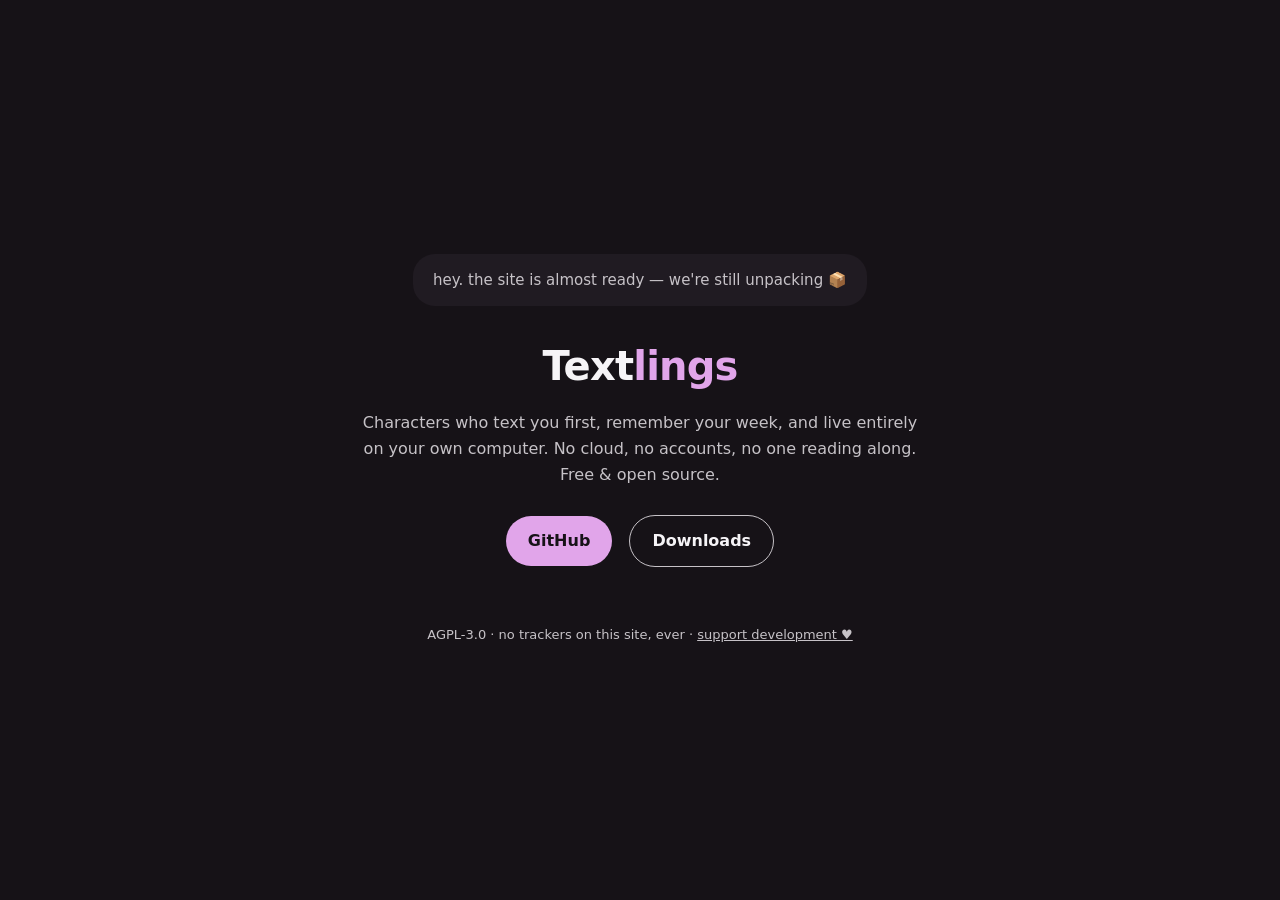
==== index.html @ 6d04e3e6 "scaffold: holding page, Pages/DNS deploy docs, design brief Static site for textlings.app on GitHub " ====
<!doctype html>
<html lang="en">
<head>
<meta charset="utf-8">
<meta name="viewport" content="width=device-width, initial-scale=1">
<title>Textlings — characters who text you back</title>
<meta name="description" content="An AI character texting app that runs entirely on your own computer or Raspberry Pi. Characters with memory, lives, and the nerve to text first. Free and open source.">
<style>
  :root {
    --bg: oklch(0.188 0.013 318);
    --bg-2: oklch(0.232 0.015 318);
    --text: oklch(0.97 0.004 320);
    --text-2: oklch(0.82 0.008 320);
    --accent: oklch(0.80 0.115 322);
  }
  * { box-sizing: border-box; margin: 0; }
  body {
    background: var(--bg); color: var(--text);
    font: 16px/1.6 system-ui, -apple-system, "Segoe UI", sans-serif;
    min-height: 100svh; display: grid; place-items: center; padding: 24px;
  }
  main { max-width: 560px; text-align: center; }
  .bubble {
    display: inline-block; background: var(--bg-2);
    padding: 14px 20px; border-radius: 22px; margin-bottom: 28px;
    color: var(--text-2); font-size: 15px;
  }
  h1 { font-size: 40px; letter-spacing: -0.02em; margin-bottom: 12px; }
  h1 span { color: var(--accent); }
  p { color: var(--text-2); margin-bottom: 28px; }
  a.btn {
    display: inline-block; background: var(--accent); color: var(--bg);
    text-decoration: none; font-weight: 600; padding: 12px 22px;
    border-radius: 999px; margin: 0 6px 10px;
  }
  a.ghost { background: transparent; color: var(--text); border: 1px solid var(--text-2); }
  footer { margin-top: 48px; font-size: 13px; color: var(--text-2); }
  footer a { color: var(--text-2); }
</style>
</head>
<body>
<main>
  <div class="bubble">hey. the site is almost ready — we're still unpacking 📦</div>
  <h1>Text<span>lings</span></h1>
  <p>Characters who text you first, remember your week, and live entirely
  on your own computer. No cloud, no accounts, no one reading along.
  Free &amp; open source.</p>
  <a class="btn" href="https://github.com/CZ140/textlings">GitHub</a>
  <a class="btn ghost" href="https://github.com/CZ140/textlings/releases">Downloads</a>
  <footer>AGPL-3.0 · no trackers on this site, ever ·
    <a href="https://github.com/sponsors/CZ140">support development ♥</a>
  </footer>
</main>
</body>
</html>
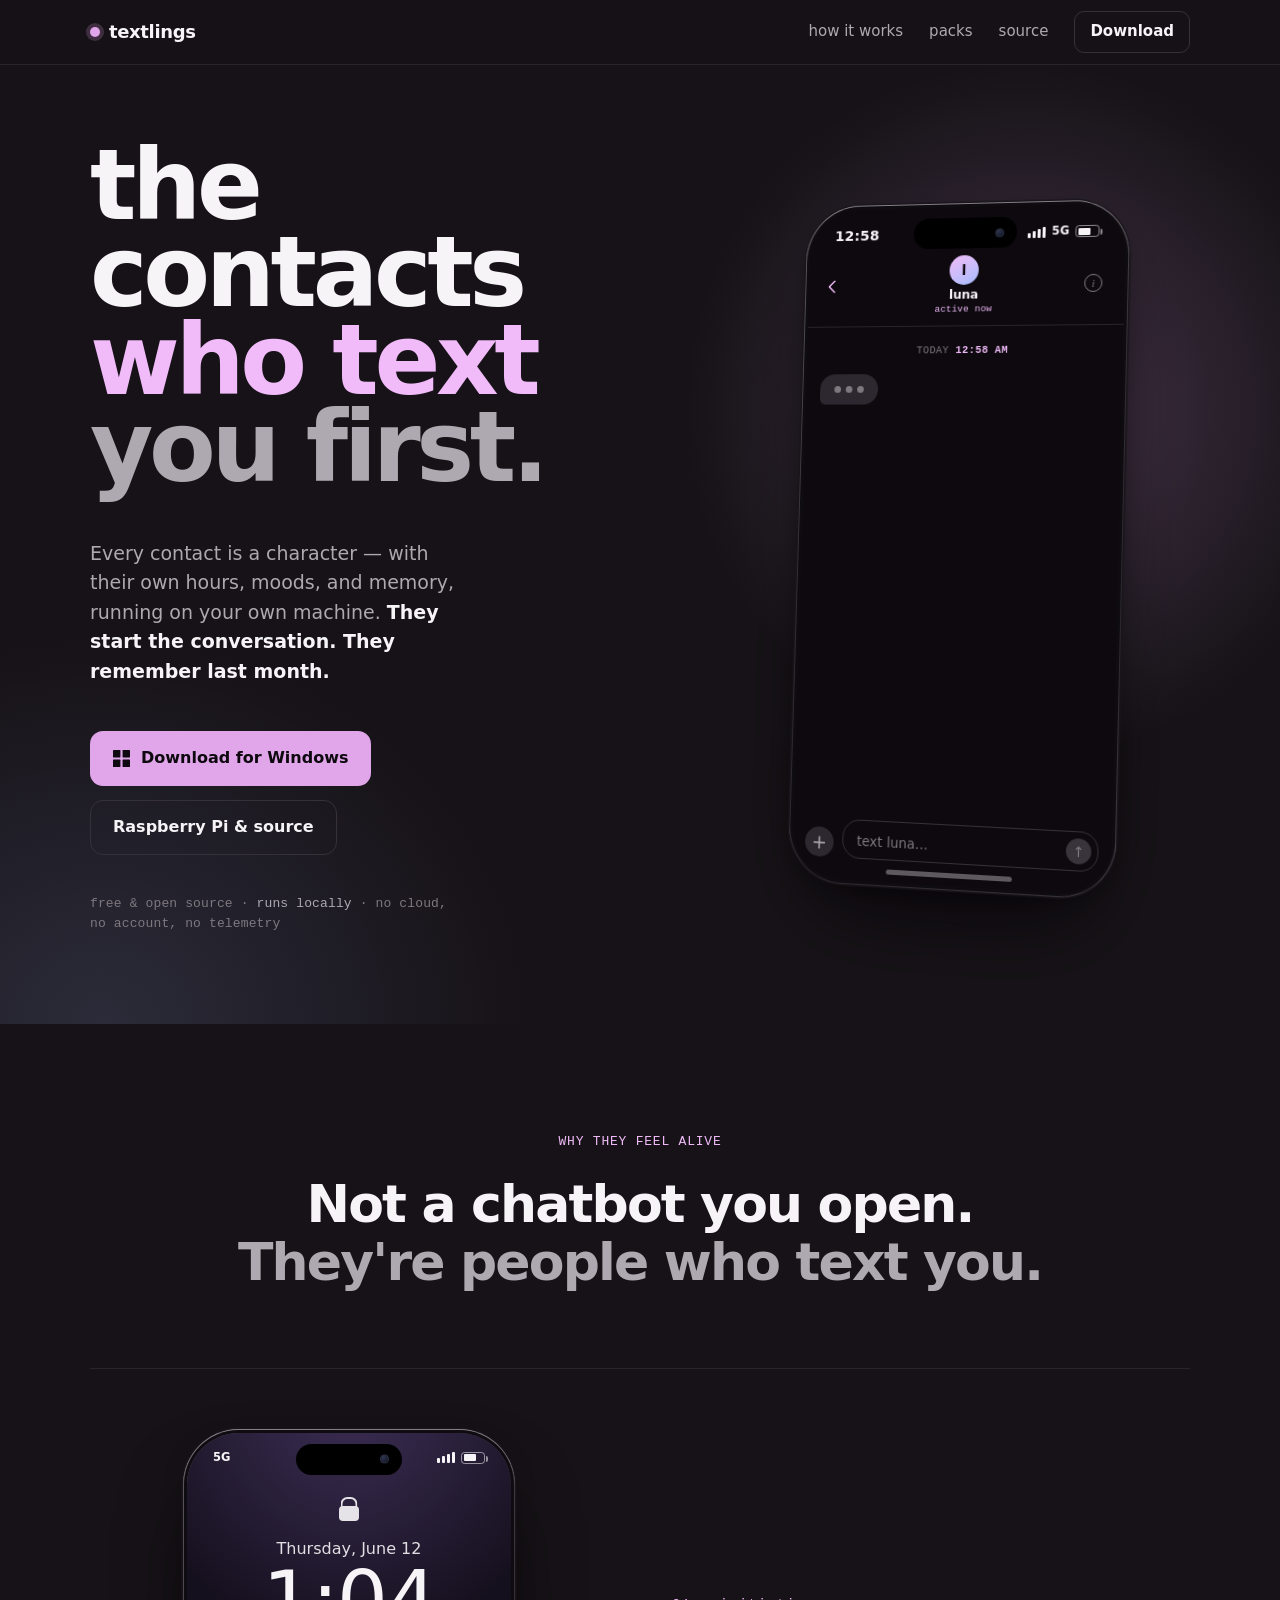
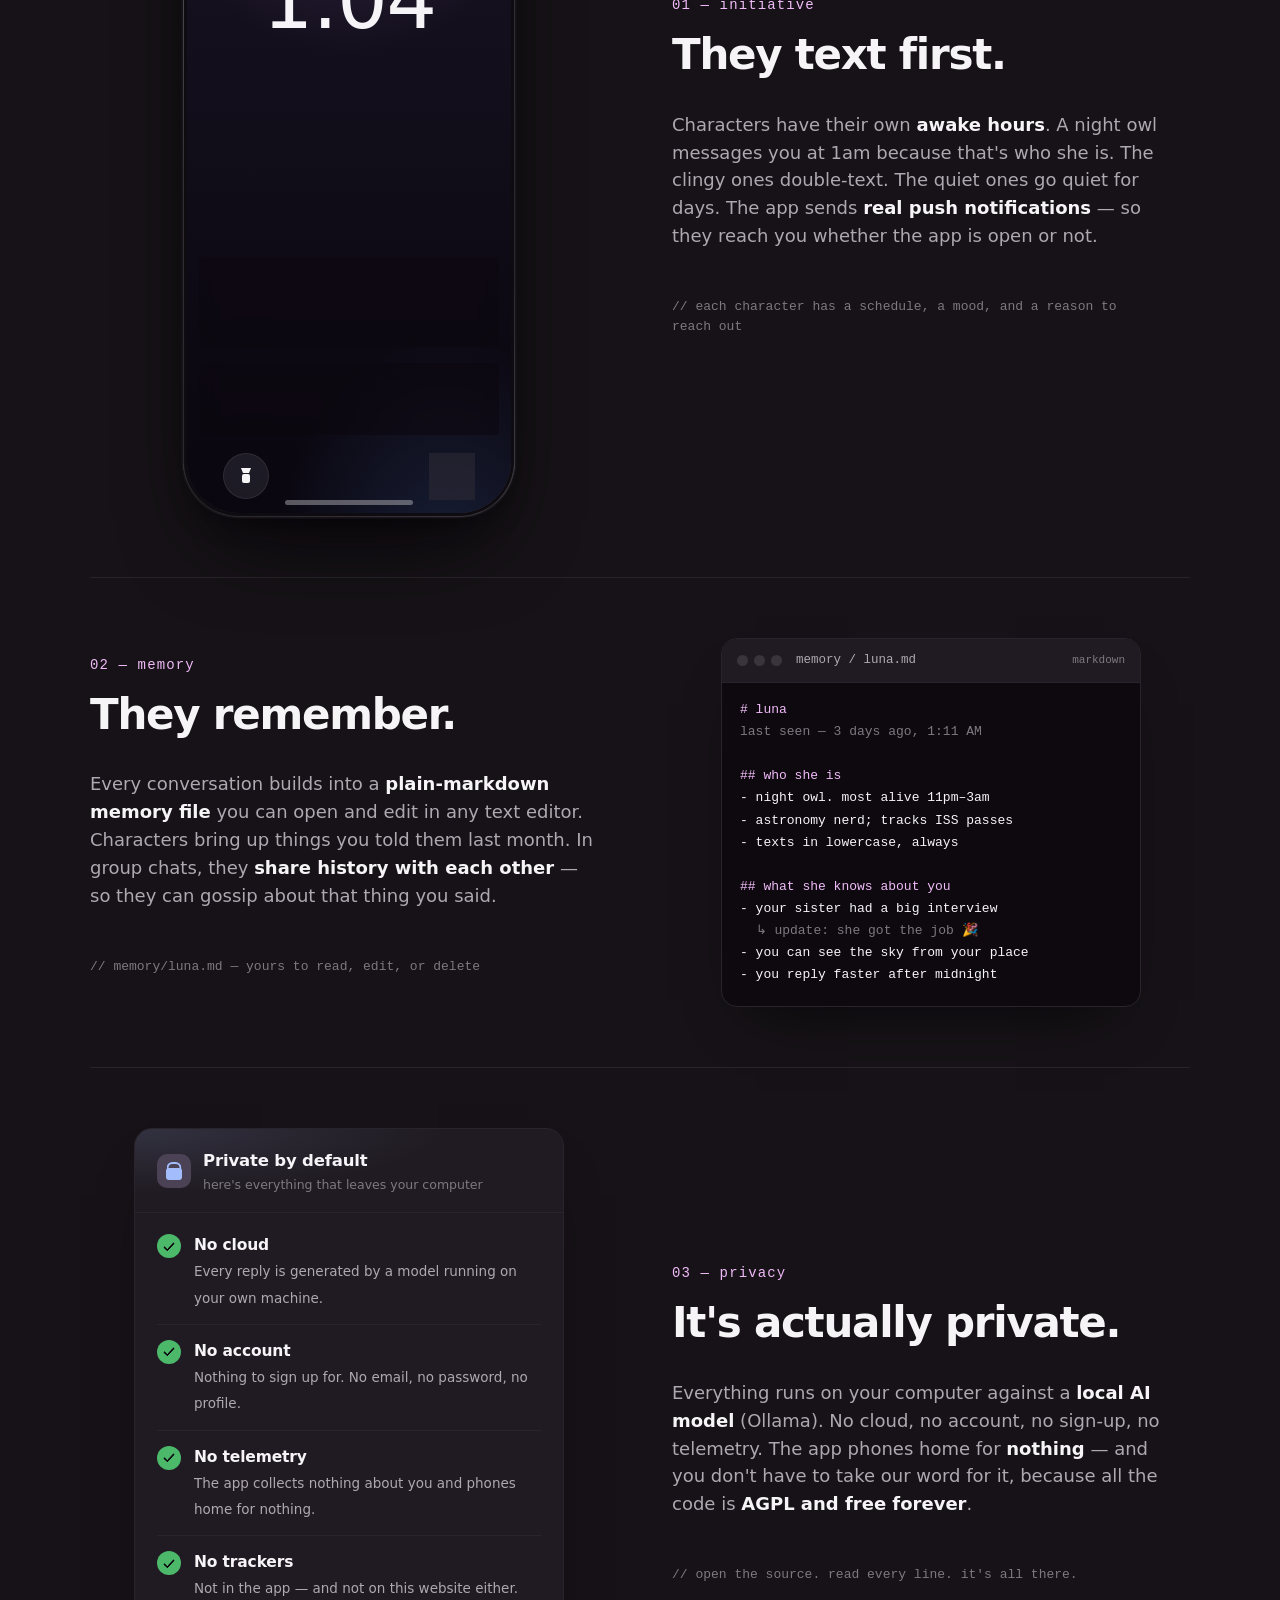
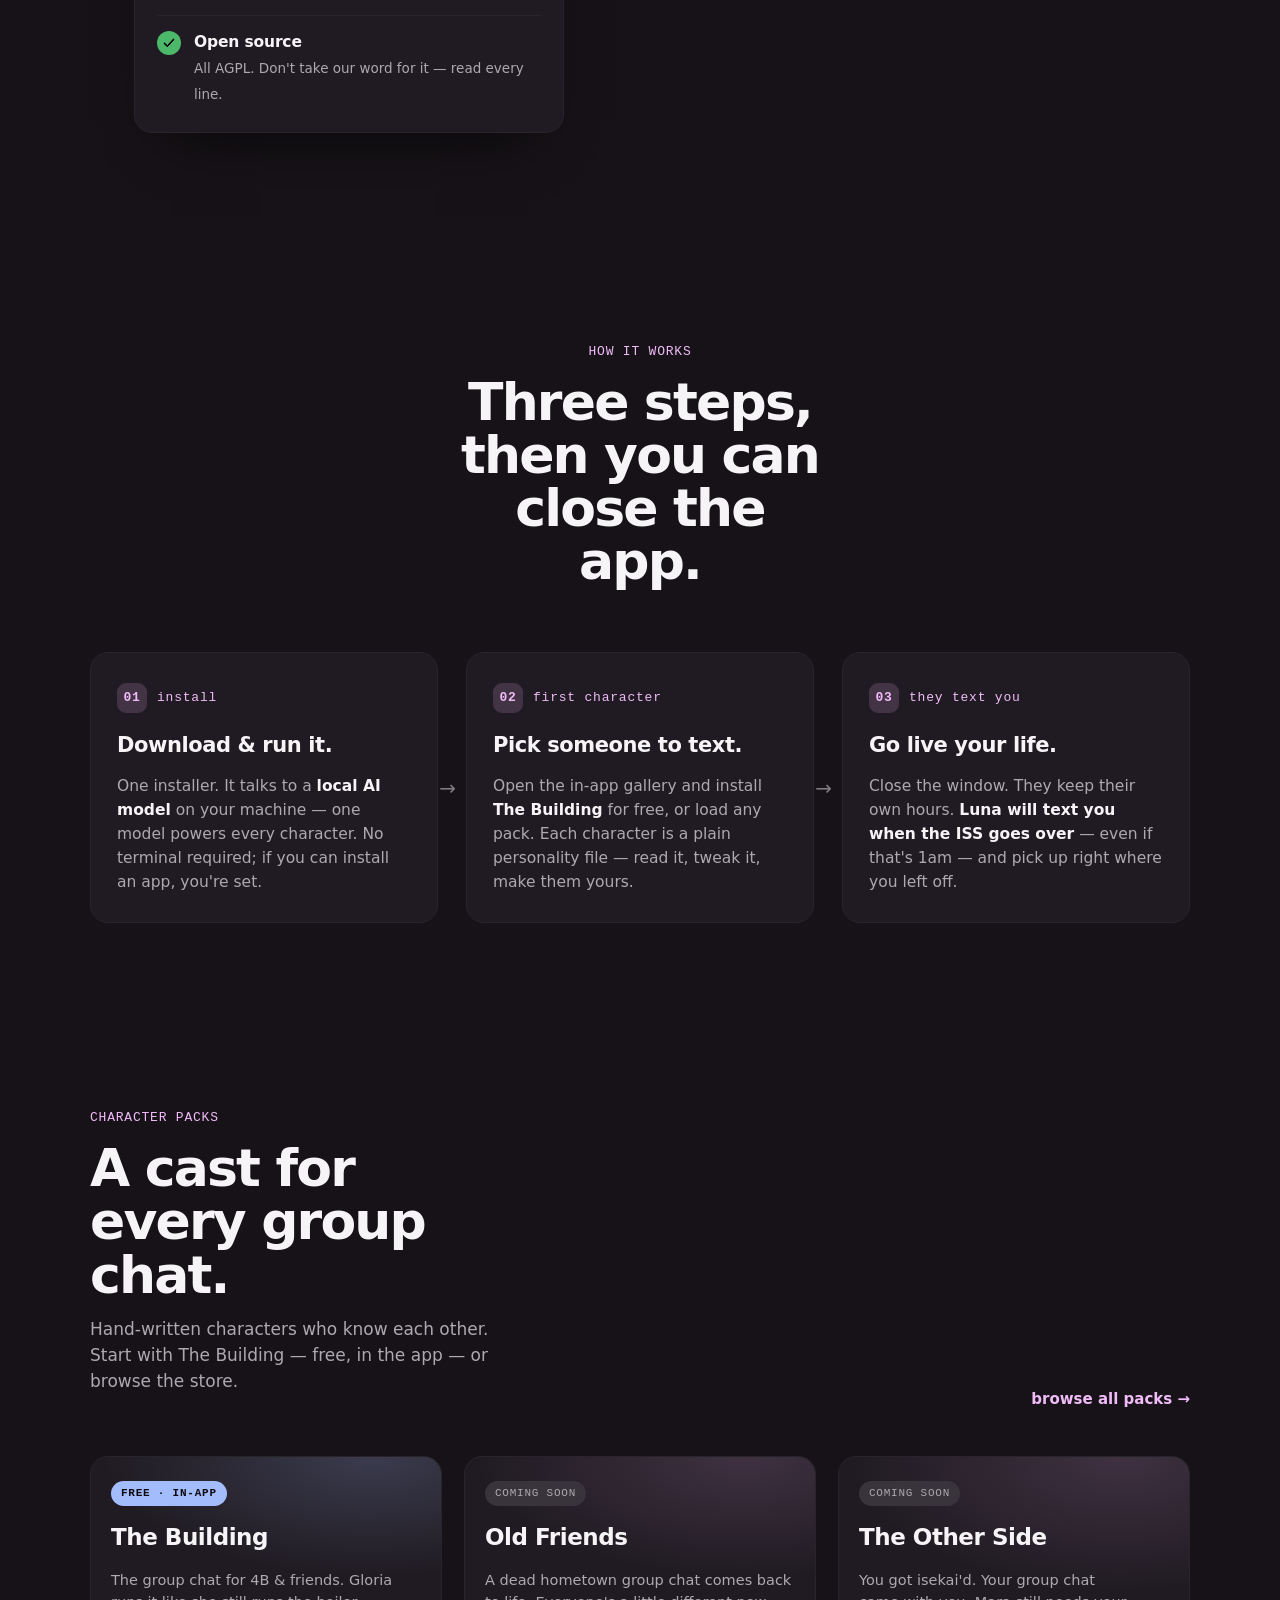
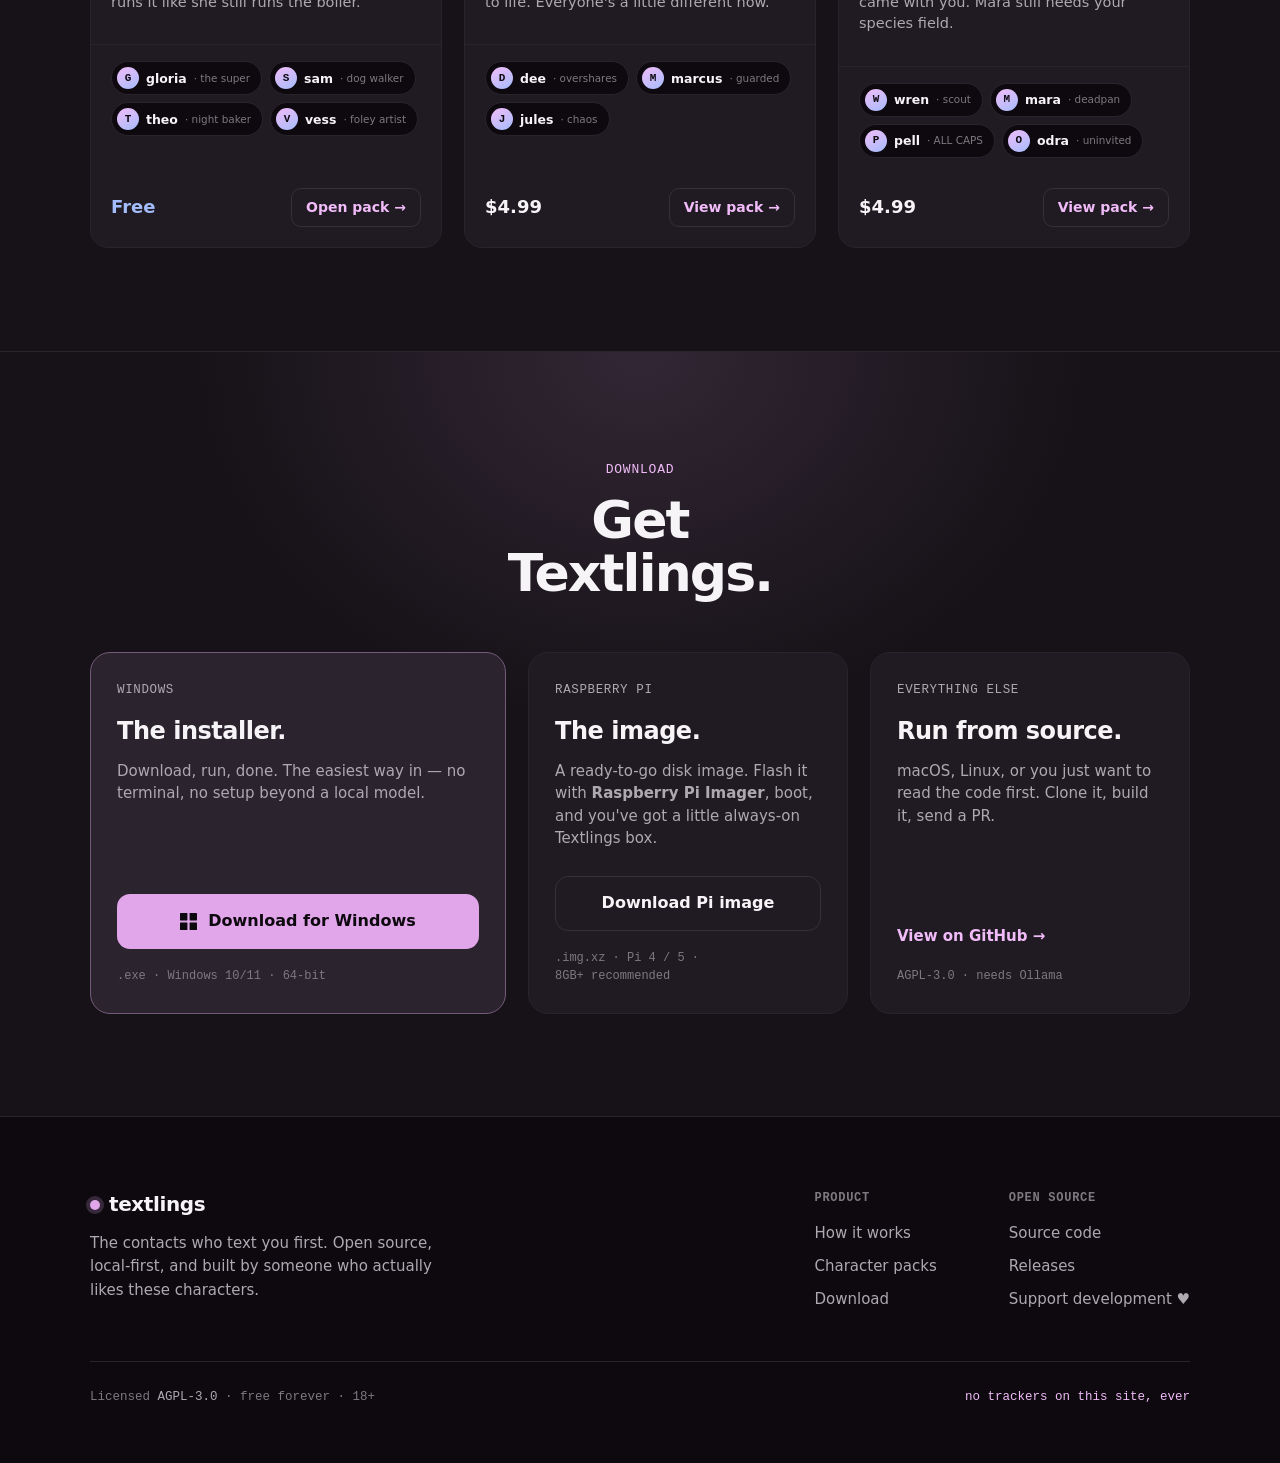
==== commit eb54f6a0: "site: full homepage + character pack store Replace the holding page with the editorial homepage from" ====
--- a/index.html
+++ b/index.html
@@ -1,55 +1,1123 @@
-<!doctype html>
+<!DOCTYPE html>
 <html lang="en">
 <head>
 <meta charset="utf-8">
 <meta name="viewport" content="width=device-width, initial-scale=1">
-<title>Textlings — characters who text you back</title>
-<meta name="description" content="An AI character texting app that runs entirely on your own computer or Raspberry Pi. Characters with memory, lives, and the nerve to text first. Free and open source.">
+<title>Textlings — the contacts who text you first</title>
+<meta name="description" content="A messaging app where every contact is an AI character with their own hours, moods, and memory. They text you first. They remember last month. And it all runs on your own machine — no cloud, no account, no telemetry. Free and open source.">
+<meta name="color-scheme" content="dark">
+<meta property="og:title" content="Textlings — the contacts who text you first">
+<meta property="og:description" content="AI characters with hours, moods, and memory, running entirely on your own machine. They start the conversation. They remember. Free & open source.">
+<meta property="og:type" content="website">
 <style>
-  :root {
-    --bg: oklch(0.188 0.013 318);
-    --bg-2: oklch(0.232 0.015 318);
-    --text: oklch(0.97 0.004 320);
-    --text-2: oklch(0.82 0.008 320);
-    --accent: oklch(0.80 0.115 322);
-  }
-  * { box-sizing: border-box; margin: 0; }
-  body {
-    background: var(--bg); color: var(--text);
-    font: 16px/1.6 system-ui, -apple-system, "Segoe UI", sans-serif;
-    min-height: 100svh; display: grid; place-items: center; padding: 24px;
-  }
-  main { max-width: 560px; text-align: center; }
-  .bubble {
-    display: inline-block; background: var(--bg-2);
-    padding: 14px 20px; border-radius: 22px; margin-bottom: 28px;
-    color: var(--text-2); font-size: 15px;
-  }
-  h1 { font-size: 40px; letter-spacing: -0.02em; margin-bottom: 12px; }
-  h1 span { color: var(--accent); }
-  p { color: var(--text-2); margin-bottom: 28px; }
-  a.btn {
-    display: inline-block; background: var(--accent); color: var(--bg);
-    text-decoration: none; font-weight: 600; padding: 12px 22px;
-    border-radius: 999px; margin: 0 6px 10px;
-  }
-  a.ghost { background: transparent; color: var(--text); border: 1px solid var(--text-2); }
-  footer { margin-top: 48px; font-size: 13px; color: var(--text-2); }
-  footer a { color: var(--text-2); }
+  :root{
+    --bg:        oklch(0.188 0.013 318);
+    --bg-deep:   oklch(0.150 0.013 318);
+    --surface:   oklch(0.232 0.015 318);
+    --surface-2: oklch(0.282 0.016 318);
+    --surface-3: oklch(0.330 0.017 318);
+    --text:      oklch(0.97 0.004 320);
+    --muted:     oklch(0.74 0.012 320);
+    --faint:     oklch(0.58 0.012 320);
+    --line:      oklch(0.32 0.014 318);
+    --line-soft: oklch(0.27 0.014 318);
+    --accent:    oklch(0.80 0.115 322);
+    --accent-hi: oklch(0.86 0.10 322);
+    --accent-2:  oklch(0.80 0.095 268);   /* periwinkle — night / initiative */
+    --bubble-you-1: oklch(0.585 0.155 322);
+    --bubble-you-2: oklch(0.640 0.150 332);
+    --sans: -apple-system, BlinkMacSystemFont, "Segoe UI", system-ui, Roboto, "Helvetica Neue", Arial, sans-serif;
+    --mono: ui-monospace, "SF Mono", "Cascadia Code", "JetBrains Mono", "Roboto Mono", Menlo, Consolas, monospace;
+    --maxw: 1180px;
+  }
+
+  *{ box-sizing:border-box; }
+  html{ -webkit-text-size-adjust:100%; scroll-behavior:smooth; }
+  @media (prefers-reduced-motion:reduce){ html{ scroll-behavior:auto; } }
+  body{
+    margin:0;
+    background:var(--bg);
+    color:var(--text);
+    font-family:var(--sans);
+    font-size:17px;
+    line-height:1.55;
+    -webkit-font-smoothing:antialiased;
+    text-rendering:optimizeLegibility;
+    overflow-x:clip;
+  }
+  a{ color:inherit; text-decoration:none; }
+  p{ text-wrap:pretty; }
+  :focus-visible{ outline:2px solid var(--accent-hi); outline-offset:3px; border-radius:5px; }
+
+  .skip{
+    position:absolute; left:-9999px; top:0; z-index:100;
+    background:var(--accent); color:var(--bg-deep); padding:12px 18px; border-radius:0 0 12px 0;
+    font-weight:650;
+  }
+  .skip:focus{ left:0; }
+
+  .wrap{ width:100%; max-width:var(--maxw); margin:0 auto; padding:0 clamp(20px,5vw,40px); }
+
+  /* ---------- shared bits ---------- */
+  .kicker{
+    font-family:var(--mono); font-size:13px; letter-spacing:.04em;
+    color:var(--accent-hi); text-transform:lowercase;
+    display:inline-flex; align-items:center; gap:10px;
+  }
+  .kicker::before{
+    content:""; width:7px; height:7px; border-radius:50%;
+    background:var(--accent); box-shadow:0 0 0 4px color-mix(in oklch, var(--accent) 22%, transparent);
+  }
+  .lede{ color:var(--muted); font-size:19px; line-height:1.55; }
+  .lede b{ color:var(--text); font-weight:600; }
+  .meta-line{ font-family:var(--mono); font-size:13px; color:var(--faint); letter-spacing:.01em; }
+  .meta-line b{ color:var(--muted); font-weight:500; }
+
+  .btn{
+    font:inherit; font-weight:600; font-size:16px;
+    display:inline-flex; align-items:center; gap:11px;
+    padding:14px 22px; border-radius:13px; border:1px solid transparent;
+    cursor:pointer; transition:transform .12s ease, background .15s ease, border-color .15s ease;
+  }
+  .btn:active{ transform:translateY(1px); }
+  .btn-primary{ background:var(--accent); color:var(--bg-deep); }
+  .btn-primary:hover{ background:var(--accent-hi); }
+  .btn-ghost{ background:transparent; color:var(--text); border-color:var(--line); }
+  .btn-ghost:hover{ border-color:var(--surface-3); background:var(--surface); }
+  .btn .win{ width:17px; height:17px; flex:none; }
+  .btn .win svg{ display:block; width:100%; height:100%; fill:currentColor; }
+
+  .eyebrow{
+    font-family:var(--mono); font-size:13px; letter-spacing:.06em; text-transform:uppercase;
+    color:var(--accent-hi);
+  }
+  .section-title{
+    font-size:clamp(30px,4.4vw,52px); line-height:1.02; letter-spacing:-.035em; font-weight:680;
+    margin:14px 0 0;
+  }
+  .section-title .dim{ color:var(--muted); }
+
+  /* =========================================================
+     HEADER
+     ========================================================= */
+  header.nav{
+    position:sticky; top:0; z-index:40;
+    background:color-mix(in oklch, var(--bg) 80%, transparent);
+    backdrop-filter:blur(14px); -webkit-backdrop-filter:blur(14px);
+    border-bottom:1px solid var(--line-soft);
+  }
+  .nav-inner{ display:flex; align-items:center; gap:24px; height:64px; }
+  .brand{ display:inline-flex; align-items:center; gap:9px; font-weight:680; font-size:18px; letter-spacing:-.02em; }
+  .brand .dot{
+    width:10px; height:10px; border-radius:50%; background:var(--accent);
+    box-shadow:0 0 0 4px color-mix(in oklch, var(--accent) 20%, transparent);
+  }
+  .nav-links{ display:flex; gap:26px; margin-left:auto; align-items:center; }
+  .nav-links a{ color:var(--muted); font-size:15px; transition:color .15s ease; }
+  .nav-links a:hover{ color:var(--text); }
+  .nav-cta{
+    color:var(--text) !important; border:1px solid var(--line); padding:8px 15px; border-radius:10px;
+    font-weight:600; font-size:14.5px;
+  }
+  .nav-cta:hover{ border-color:var(--surface-3); background:var(--surface); }
+  @media (max-width:720px){ .nav-links .hide-sm{ display:none; } }
+
+  /* =========================================================
+     HERO  (Option B — editorial)
+     ========================================================= */
+  .hero{ position:relative; overflow:hidden; padding:clamp(40px,6vw,86px) 0 clamp(48px,6vw,92px); }
+  .hero::before{
+    content:""; position:absolute; inset:0; pointer-events:none;
+    background:
+      radial-gradient(38% 52% at 80% 36%, color-mix(in oklch, var(--accent) 24%, transparent), transparent 70%),
+      radial-gradient(46% 56% at 8% 100%, color-mix(in oklch, var(--accent-2) 15%, transparent), transparent 72%);
+  }
+  .hero-inner{ position:relative; display:grid; grid-template-columns:1.1fr .9fr; gap:clamp(32px,5vw,72px); align-items:center; }
+  .hero h1{
+    margin:0; font-weight:700; letter-spacing:-.045em; line-height:.9;
+    font-size:clamp(46px,7.6vw,98px);
+  }
+  .hero h1 .l2{ color:var(--accent-hi); }
+  .hero h1 .l3{ color:var(--muted); }
+  .hero .stack{ display:flex; flex-direction:column; gap:28px; }
+  .hero .copy{ display:flex; flex-direction:column; gap:26px; max-width:34ch; }
+  .hero .cta-row{ display:flex; flex-wrap:wrap; gap:14px; align-items:center; }
+  .hero .phone-wrap{ display:flex; justify-content:center; perspective:1700px; }
+  .hero .phone{ transform:rotateY(-12deg) rotateX(2.5deg) rotateZ(1deg); }
+
+  /* =========================================================
+     PHONE
+     ========================================================= */
+  .phone{
+    width:332px; max-width:100%;
+    background:
+      linear-gradient(150deg, oklch(0.46 0.012 318), oklch(0.27 0.012 318) 42%, oklch(0.24 0.012 318) 70%, oklch(0.34 0.013 318));
+    border-radius:56px; padding:4px;
+    box-shadow:
+      0 0 0 1.5px oklch(0.20 0.012 318),
+      0 1px 1px oklch(0.62 0.02 318) inset,
+      0 44px 90px -34px oklch(0.08 0.02 318 / .92),
+      0 10px 30px -14px oklch(0.08 0.02 318 / .7);
+  }
+  .screen{
+    background:var(--bg-deep);
+    border-radius:52px; overflow:hidden;
+    display:flex; flex-direction:column;
+    height:680px; position:relative;
+    box-shadow:0 0 0 3px oklch(0.16 0.012 318);
+  }
+  .island{
+    position:absolute; top:11px; left:50%; transform:translateX(-50%);
+    width:106px; height:31px; background:#000; border-radius:18px; z-index:6;
+  }
+  .island::after{
+    content:""; position:absolute; right:13px; top:50%; transform:translateY(-50%);
+    width:9px; height:9px; border-radius:50%;
+    background:radial-gradient(circle at 35% 30%, oklch(0.34 0.04 270), oklch(0.16 0.03 270));
+    box-shadow:0 0 0 1px oklch(0.30 0.03 270) inset;
+  }
+  .statusbar{
+    display:flex; justify-content:space-between; align-items:center;
+    padding:16px 26px 7px;
+    font-family:var(--sans); font-size:14.5px; font-weight:600; color:var(--text);
+  }
+  .statusbar .time{ font-variant-numeric:tabular-nums; letter-spacing:.01em; }
+  .statusbar .sysicons{ display:flex; gap:6px; align-items:center; }
+  .statusbar .bars{ display:flex; gap:2px; align-items:flex-end; height:11px; }
+  .statusbar .bars i{ width:3px; background:var(--text); border-radius:1px; }
+  .statusbar .bars i:nth-child(1){ height:5px } .statusbar .bars i:nth-child(2){ height:7px }
+  .statusbar .bars i:nth-child(3){ height:9px } .statusbar .bars i:nth-child(4){ height:11px }
+  .statusbar .net{ font-size:11.5px; font-weight:600; letter-spacing:.01em; }
+  .statusbar .batt{ width:24px; height:12px; border:1.5px solid color-mix(in oklch, var(--text) 55%, transparent); border-radius:3.5px; position:relative; }
+  .statusbar .batt::after{ content:""; position:absolute; inset:1.5px; right:8px; background:var(--text); border-radius:1px; }
+  .statusbar .batt::before{ content:""; position:absolute; right:-3.5px; top:3px; width:2px; height:6px; background:color-mix(in oklch, var(--text) 55%, transparent); border-radius:0 2px 2px 0; }
+
+  .chathead{
+    display:grid; grid-template-columns:34px 1fr 34px; align-items:center;
+    padding:4px 14px 11px; border-bottom:1px solid var(--line-soft);
+  }
+  .chathead .back{
+    width:10px; height:10px; border-left:2px solid var(--accent-hi); border-bottom:2px solid var(--accent-hi);
+    transform:rotate(45deg); border-radius:1px; margin-left:8px;
+  }
+  .chathead .who{ display:flex; flex-direction:column; align-items:center; gap:3px; line-height:1.05; }
+  .avatar{
+    width:30px; height:30px; border-radius:50%; flex:none;
+    display:grid; place-items:center; font-weight:650; font-size:14px; color:var(--bg-deep);
+    background:linear-gradient(150deg, var(--accent-hi), var(--accent-2));
+  }
+  .chathead .who b{ font-size:12.5px; font-weight:600; letter-spacing:-.01em; }
+  .chathead .who small{ font-family:var(--mono); font-size:9.5px; color:var(--accent-hi); letter-spacing:.02em; }
+  .chathead .info{
+    width:18px; height:18px; border-radius:50%; border:1.5px solid var(--faint);
+    justify-self:end; margin-right:8px; position:relative;
+  }
+  .chathead .info::after{ content:"i"; position:absolute; inset:0; display:grid; place-items:center; font-family:Georgia, serif; font-style:italic; font-size:11px; color:var(--faint); }
+
+  .thread{
+    flex:1; overflow:hidden;
+    padding:14px 15px 6px;
+    display:flex; flex-direction:column; gap:6px;
+    scroll-behavior:smooth;
+  }
+  .daystamp{
+    align-self:center; font-family:var(--mono); font-size:10.5px; color:var(--faint);
+    letter-spacing:.04em; margin:2px 0 9px; text-transform:uppercase;
+  }
+  .daystamp b{ color:var(--accent-hi); font-weight:600; }
+  .msg{
+    max-width:80%; padding:9px 13px; border-radius:19px; font-size:14.5px; line-height:1.38;
+    position:relative; word-wrap:break-word;
+  }
+  .msg.luna{
+    align-self:flex-start; background:var(--surface-2); color:var(--text);
+    border-bottom-left-radius:7px;
+  }
+  .msg.you{
+    align-self:flex-end; color:#fff;
+    background:linear-gradient(160deg, var(--bubble-you-1), var(--bubble-you-2));
+    border-bottom-right-radius:7px;
+  }
+  .msg .tapback{
+    position:absolute; top:-13px; left:-11px;
+    width:27px; height:27px; border-radius:50%;
+    background:var(--surface-3); border:2px solid var(--bg-deep);
+    display:grid; place-items:center; font-size:12px;
+    box-shadow:0 2px 6px oklch(0.1 0.02 318 / .6);
+  }
+  .typing{
+    align-self:flex-start; background:var(--surface-2);
+    border-radius:19px; border-bottom-left-radius:7px;
+    padding:12px 15px; gap:5px; align-items:center; margin-top:1px;
+  }
+  .typing i{ width:7px; height:7px; border-radius:50%; background:var(--faint); animation:blink 1.3s infinite ease-in-out; }
+  .typing i:nth-child(2){ animation-delay:.18s } .typing i:nth-child(3){ animation-delay:.36s }
+  @keyframes blink{ 0%,60%,100%{ opacity:.32; transform:translateY(0) } 30%{ opacity:1; transform:translateY(-2px) } }
+
+  .composer{ display:flex; align-items:flex-end; gap:9px; padding:8px 13px 22px; }
+  .composer .plus{
+    width:30px; height:30px; border-radius:50%; background:var(--surface-2); color:var(--muted);
+    display:grid; place-items:center; font-size:19px; line-height:1; flex:none;
+  }
+  .composer .field{
+    flex:1; min-width:0; min-height:34px; background:transparent; border:1.5px solid var(--line); border-radius:18px;
+    padding:6px 6px 6px 14px; font-size:13.5px; line-height:1.32; position:relative;
+    display:flex; align-items:flex-end; gap:6px;
+  }
+  .composer .ftext-wrap{ flex:1; min-width:0; padding:1px 0 1px; }
+  .composer .ftext{ display:block; color:var(--text); white-space:pre-wrap; overflow-wrap:break-word; }
+  .composer .ftext:empty::before{ content:attr(data-ph); color:var(--faint); }
+  .composer .send{
+    flex:none;
+    width:25px; height:25px; border-radius:50%; background:var(--surface-3); color:var(--faint);
+    display:grid; place-items:center; font-size:14px; line-height:1;
+  }
+  .composer .field.active .send{ background:var(--accent); color:var(--bg-deep); }
+  .home-bar{
+    position:absolute; left:50%; bottom:8px; transform:translateX(-50%);
+    width:128px; height:5px; border-radius:3px; background:var(--text); opacity:.34;
+  }
+
+  /* JS-on: messages start removed from flow; JS reveals them */
+  .js .anim{ display:none; }
+  .js .typing{ display:none; }
+  .js .typing.show{ display:inline-flex; }
+  @media (prefers-reduced-motion:reduce){ .thread{ scroll-behavior:auto; } }
+
+  /* =========================================================
+     PILLARS
+     ========================================================= */
+  .pillars{ padding:clamp(56px,8vw,112px) 0 clamp(20px,4vw,40px); }
+  .pillars-head{ max-width:none; margin:0 auto clamp(48px,6vw,84px); text-align:center; }
+  .pillars-head .section-title{ line-height:1.12; margin-top:22px; }
+  .pillars-head .eyebrow{ display:inline-block; white-space:nowrap; }
+  .pillar{
+    display:grid; grid-template-columns:1fr 1fr; gap:clamp(28px,5vw,64px); align-items:center;
+    padding:clamp(36px,5vw,60px) 0; border-top:1px solid var(--line-soft);
+  }
+  .pillar:nth-child(even) .p-visual{ order:-1; }
+  .p-text{ display:flex; flex-direction:column; gap:16px; }
+  .p-num{
+    font-family:var(--mono); font-size:14px; color:var(--accent-hi); letter-spacing:.08em;
+  }
+  .p-title{ font-size:clamp(28px,3.6vw,42px); line-height:1.04; letter-spacing:-.03em; font-weight:680; margin:0; }
+  .p-body{ color:var(--muted); font-size:18px; max-width:44ch; }
+  .p-body b{ color:var(--text); font-weight:600; }
+  .p-note{ font-family:var(--mono); font-size:13px; color:var(--faint); }
+  .p-visual{ display:flex; justify-content:center; }
+
+  /* visual: iOS lock screen (in the phone frame) */
+  .lockscreen{
+    background:
+      radial-gradient(120% 70% at 50% -8%, oklch(0.34 0.07 300), transparent 58%),
+      radial-gradient(90% 60% at 80% 110%, oklch(0.30 0.06 268 / .7), transparent 60%),
+      linear-gradient(180deg, oklch(0.20 0.03 300), oklch(0.135 0.02 300));
+    justify-content:flex-start;
+  }
+  .ls-status{
+    display:flex; justify-content:space-between; align-items:center;
+    padding:16px 26px 0; font-size:14.5px; font-weight:600; color:var(--text);
+  }
+  .ls-status .sysicons{ display:flex; gap:6px; align-items:center; }
+  .ls-status .bars{ display:flex; gap:2px; align-items:flex-end; height:11px; }
+  .ls-status .bars i{ width:3px; background:var(--text); border-radius:1px; }
+  .ls-status .bars i:nth-child(1){ height:5px } .ls-status .bars i:nth-child(2){ height:7px }
+  .ls-status .bars i:nth-child(3){ height:9px } .ls-status .bars i:nth-child(4){ height:11px }
+  .ls-status .net{ font-size:11.5px; font-weight:600; }
+  .ls-status .batt{ width:24px; height:12px; border:1.5px solid color-mix(in oklch, var(--text) 55%, transparent); border-radius:3.5px; position:relative; }
+  .ls-status .batt::after{ content:""; position:absolute; inset:1.5px; right:8px; background:var(--text); border-radius:1px; }
+  .ls-status .batt::before{ content:""; position:absolute; right:-3.5px; top:3px; width:2px; height:6px; background:color-mix(in oklch, var(--text) 55%, transparent); border-radius:0 2px 2px 0; }
+
+  .ls-top{ text-align:center; margin-top:30px; }
+  .ls-lock{
+    width:26px; height:24px; margin:0 auto 16px; position:relative; opacity:.92;
+  }
+  .ls-lock::before{
+    content:""; position:absolute; top:0; left:50%; transform:translateX(-50%);
+    width:13px; height:11px; border:2.5px solid var(--text); border-bottom:0; border-radius:7px 7px 0 0;
+  }
+  .ls-lock::after{
+    content:""; position:absolute; bottom:0; left:50%; transform:translateX(-50%);
+    width:20px; height:15px; background:var(--text); border-radius:4px;
+  }
+  .ls-date{ font-size:16px; color:var(--text); opacity:.9; font-weight:500; margin-bottom:0; }
+  .ls-time{ font-size:80px; font-weight:300; letter-spacing:-.02em; line-height:1; color:var(--text); }
+  .ls-notifs{ margin-top:auto; padding:0 12px 18px; display:flex; flex-direction:column; gap:9px; }
+  .ls-actions{ display:flex; justify-content:space-between; padding:0 36px 14px; }
+  .ls-btn{
+    width:46px; height:46px; border-radius:50%; position:relative;
+    background:oklch(0.30 0.02 300 / .55); backdrop-filter:blur(6px);
+    border:1px solid oklch(0.5 0.02 300 / .25);
+  }
+  .ls-btn i{ position:absolute; inset:0; margin:auto; }
+  /* flashlight: lamp head (trapezoid, wider at top) + handle */
+  .ls-btn.flash i{ width:8px; height:15px; }
+  .ls-btn.flash i::before{
+    content:""; position:absolute; top:0; left:50%; transform:translateX(-50%);
+    width:6px; height:0; border-top:5px solid var(--text);
+    border-left:2.5px solid transparent; border-right:2.5px solid transparent;
+  }
+  .ls-btn.flash i::after{
+    content:""; position:absolute; bottom:0; left:50%; transform:translateX(-50%);
+    width:8px; height:9px; background:var(--text); border-radius:2px;
+  }
+  /* camera: body + lens + viewfinder bump */
+  .ls-btn.cam i{ width:19px; height:14px; background:var(--text); border-radius:3px; }
+  .ls-btn.cam i::before{
+    content:""; position:absolute; top:-3px; left:4px; width:6px; height:3px;
+    background:var(--text); border-radius:2px 2px 0 0;
+  }
+  .ls-btn.cam i::after{
+    content:""; position:absolute; inset:0; margin:auto; width:7px; height:7px;
+    border-radius:50%; background:oklch(0.26 0.02 300);
+  }
+  .push{
+    display:flex; gap:12px; align-items:flex-start;
+    background:color-mix(in oklch, var(--bg-deep) 55%, transparent);
+    border:1px solid var(--line-soft); border-radius:16px; padding:13px 14px;
+    backdrop-filter:blur(8px);
+  }
+  .push .pic{
+    width:36px; height:36px; border-radius:9px; flex:none;
+    display:grid; place-items:center; font-weight:650; color:var(--bg-deep); font-size:16px;
+    background:linear-gradient(150deg, var(--accent-hi), var(--accent-2));
+  }
+  .push .pbody{ flex:1; min-width:0; }
+  .push .ptop{ display:flex; justify-content:space-between; align-items:baseline; gap:8px; margin-bottom:2px; }
+  .push .ptop b{ font-size:14px; font-weight:600; }
+  .push .ptop span{ font-family:var(--mono); font-size:11px; color:var(--faint); }
+  .push .pmsg{ font-size:13.5px; color:var(--muted); line-height:1.4; }
+  .push + .push{ margin-top:9px; }
+
+  /* visual: markdown memory file */
+  .filecard{
+    width:100%; max-width:420px; border-radius:16px; overflow:hidden;
+    background:var(--bg-deep); border:1px solid var(--line-soft);
+    box-shadow:0 30px 60px -36px oklch(0.08 0.02 318 / .8);
+    font-family:var(--mono); font-size:13px; line-height:1.7;
+  }
+  .filecard .fc-bar{
+    display:flex; align-items:center; gap:8px; padding:11px 15px;
+    border-bottom:1px solid var(--line-soft); background:var(--surface);
+  }
+  .filecard .fc-dots{ display:flex; gap:6px; }
+  .filecard .fc-dots i{ width:11px; height:11px; border-radius:50%; background:var(--surface-3); }
+  .filecard .fc-name{ margin-left:6px; color:var(--muted); font-size:12.5px; }
+  .filecard .fc-tag{ margin-left:auto; color:var(--faint); font-size:11px; }
+  .filecard .fc-body{ padding:16px 18px 20px; color:var(--muted); white-space:pre-wrap; }
+  .filecard .h{ color:var(--accent-hi); }
+  .filecard .li{ color:var(--text); }
+  .filecard .dim{ color:var(--faint); }
+
+  /* visual: privacy checklist */
+  .checkcard{
+    width:100%; max-width:430px; border-radius:18px; overflow:hidden;
+    background:var(--surface); border:1px solid var(--line-soft);
+    box-shadow:0 30px 60px -36px oklch(0.08 0.02 318 / .8);
+  }
+  .checkcard .cc-head{
+    display:flex; align-items:center; gap:12px; padding:18px 22px;
+    border-bottom:1px solid var(--line-soft);
+    background:radial-gradient(120% 130% at 0% 0%, color-mix(in oklch, var(--accent-2) 14%, transparent), transparent 60%);
+  }
+  .checkcard .cc-head .shield{
+    width:34px; height:34px; border-radius:10px; flex:none; position:relative;
+    background:color-mix(in oklch, var(--accent-2) 22%, var(--surface-2));
+  }
+  .checkcard .cc-head .shield::before{
+    content:""; position:absolute; top:8px; left:50%; transform:translateX(-50%);
+    width:11px; height:9px; border:2.5px solid var(--accent-2); border-bottom:0; border-radius:6px 6px 0 0;
+  }
+  .checkcard .cc-head .shield::after{
+    content:""; position:absolute; bottom:8px; left:50%; transform:translateX(-50%);
+    width:16px; height:12px; background:var(--accent-2); border-radius:3px;
+  }
+  .checkcard .cc-head b{ font-size:16.5px; font-weight:650; letter-spacing:-.01em; }
+  .checkcard .cc-head small{ display:block; font-size:12.5px; color:var(--faint); font-weight:400; margin-top:1px; }
+  .checkcard .cc-list{ padding:6px 22px 12px; }
+  .check-row{
+    display:flex; gap:13px; align-items:flex-start; padding:14px 0;
+    border-bottom:1px solid var(--line-soft);
+  }
+  .check-row:last-child{ border-bottom:0; }
+  .check-row .tick{
+    width:24px; height:24px; border-radius:50%; flex:none; margin-top:1px;
+    background:oklch(0.70 0.15 150); display:grid; place-items:center;
+  }
+  .check-row .tick i{
+    width:6px; height:11px; border:solid var(--bg-deep); border-width:0 2.5px 2.5px 0;
+    transform:rotate(43deg); margin-top:-2px; border-radius:1px;
+  }
+  .check-row .ct b{ display:block; font-size:15.5px; font-weight:600; letter-spacing:-.01em; }
+  .check-row .ct span{ font-size:13.5px; color:var(--muted); line-height:1.45; }
+
+  /* =========================================================
+     HOW IT WORKS
+     ========================================================= */
+  .how{ padding:clamp(56px,8vw,108px) 0; }
+  .how-head{ text-align:center; max-width:34ch; margin:0 auto clamp(40px,5vw,64px); }
+  .how-head .section-title{ margin-top:14px; }
+  .steps{ display:grid; grid-template-columns:repeat(3,1fr); gap:clamp(18px,2.4vw,28px); counter-reset:step; }
+  .step{
+    position:relative; background:var(--surface); border:1px solid var(--line-soft);
+    border-radius:18px; padding:30px 26px 28px; display:flex; flex-direction:column; gap:12px;
+  }
+  .step .sn{
+    font-family:var(--mono); font-size:13px; color:var(--accent-hi); letter-spacing:.06em;
+    display:flex; align-items:center; gap:10px;
+  }
+  .step .sn::before{
+    counter-increment:step; content:counter(step,decimal-leading-zero);
+    background:color-mix(in oklch, var(--accent) 18%, transparent); color:var(--accent-hi);
+    width:30px; height:30px; border-radius:9px; display:grid; place-items:center; font-weight:650;
+  }
+  .step h3{ margin:4px 0 0; font-size:21px; letter-spacing:-.02em; font-weight:650; }
+  .step p{ margin:0; color:var(--muted); font-size:15.5px; line-height:1.55; }
+  .step p b{ color:var(--text); font-weight:600; }
+  .step .arrow{
+    position:absolute; right:-19px; top:50%; transform:translateY(-50%); z-index:2;
+    color:var(--faint); font-size:20px;
+  }
+  .step:last-child .arrow{ display:none; }
+  @media (max-width:760px){
+    .steps{ grid-template-columns:1fr; }
+    .step .arrow{ right:50%; top:auto; bottom:-22px; transform:translateX(50%) rotate(90deg); }
+  }
+
+  /* =========================================================
+     PACKS TEASER
+     ========================================================= */
+  .packs{ padding:clamp(40px,6vw,80px) 0 clamp(56px,8vw,104px); }
+  .packs-head{
+    display:flex; align-items:flex-end; justify-content:space-between; gap:24px; flex-wrap:wrap;
+    margin-bottom:clamp(28px,4vw,44px);
+  }
+  .packs-head .copy{ max-width:40ch; }
+  .packs-head .lede{ font-size:17px; margin-top:14px; }
+  .seeall{ color:var(--accent-hi); font-weight:600; font-size:15px; display:inline-flex; align-items:center; gap:8px; white-space:nowrap; }
+  .seeall:hover{ gap:11px; }
+  .pack-grid{ display:grid; grid-template-columns:repeat(3,1fr); gap:clamp(16px,2vw,22px); }
+  .pack{
+    display:flex; flex-direction:column; gap:0;
+    background:var(--surface); border:1px solid var(--line-soft); border-radius:18px; overflow:hidden;
+    transition:border-color .18s ease, transform .18s ease;
+  }
+  .pack:hover{ border-color:var(--surface-3); transform:translateY(-3px); }
+  .pack-top{
+    padding:20px 20px 16px; position:relative;
+    background:
+      radial-gradient(120% 100% at 80% 0%, color-mix(in oklch, var(--accent) 16%, transparent), transparent 64%);
+    border-bottom:1px solid var(--line-soft);
+  }
+  .pack.free .pack-top{
+    background:
+      radial-gradient(120% 100% at 80% 0%, color-mix(in oklch, var(--accent-2) 20%, transparent), transparent 64%);
+  }
+  .pack-tag{
+    font-family:var(--mono); font-size:11px; letter-spacing:.07em; text-transform:uppercase;
+    padding:4px 10px; border-radius:999px; display:inline-block; white-space:nowrap;
+    background:var(--surface-3); color:var(--muted);
+  }
+  .pack.free .pack-tag{ background:var(--accent-2); color:var(--bg-deep); font-weight:650; }
+  .pack-name{ font-size:23px; letter-spacing:-.02em; font-weight:680; margin:14px 0 4px; }
+  .pack-premise{ color:var(--muted); font-size:14.5px; line-height:1.5; min-height:44px; }
+  .pack-cast{ display:flex; flex-wrap:wrap; gap:7px; padding:16px 20px; }
+  .cast-pill{
+    display:inline-flex; align-items:center; gap:7px; padding:5px 11px 5px 5px;
+    background:var(--bg-deep); border:1px solid var(--line-soft); border-radius:999px; font-size:12.5px;
+  }
+  .cast-pill .pf{
+    width:22px; height:22px; border-radius:50%; flex:none; display:grid; place-items:center;
+    font-family:var(--mono); font-size:11px; font-weight:650; color:var(--bg-deep);
+    background:linear-gradient(150deg, var(--accent-hi), var(--accent-2));
+  }
+  .cast-pill b{ font-weight:600; }
+  .cast-pill small{ color:var(--faint); }
+  .pack-foot{ margin-top:auto; padding:14px 20px 20px; display:flex; align-items:center; justify-content:space-between; gap:12px; }
+  .pack-price{ font-weight:680; font-size:18px; }
+  .pack-price.free{ color:var(--accent-2); }
+  .pack-foot .go{
+    font-size:14px; font-weight:600; color:var(--accent-hi);
+    border:1px solid var(--line); padding:8px 14px; border-radius:10px; transition:background .15s ease, border-color .15s ease;
+  }
+  .pack-foot .go:hover{ background:var(--surface-2); border-color:var(--surface-3); }
+  @media (max-width:820px){ .pack-grid{ grid-template-columns:1fr; } }
+
+  /* =========================================================
+     DOWNLOAD
+     ========================================================= */
+  .download{ position:relative; padding:clamp(56px,8vw,104px) 0; overflow:hidden; border-top:1px solid var(--line-soft); }
+  .download::before{
+    content:""; position:absolute; inset:0; pointer-events:none;
+    background:radial-gradient(50% 70% at 50% 0%, color-mix(in oklch, var(--accent) 14%, transparent), transparent 70%);
+  }
+  .dl-head{ position:relative; text-align:center; max-width:30ch; margin:0 auto clamp(36px,5vw,52px); }
+  .dl-grid{ position:relative; display:grid; grid-template-columns:1.3fr 1fr 1fr; gap:clamp(16px,2vw,22px); align-items:stretch; }
+  .dl-card{
+    background:var(--surface); border:1px solid var(--line-soft); border-radius:20px;
+    padding:28px 26px; display:flex; flex-direction:column; gap:10px;
+  }
+  .dl-card.primary{ border-color:color-mix(in oklch, var(--accent) 45%, var(--line-soft)); background:color-mix(in oklch, var(--accent) 7%, var(--surface)); }
+  .dl-card .plat{ font-family:var(--mono); font-size:12.5px; letter-spacing:.05em; text-transform:uppercase; color:var(--muted); }
+  .dl-card h3{ margin:2px 0 0; font-size:24px; letter-spacing:-.02em; font-weight:680; }
+  .dl-card p{ margin:0; color:var(--muted); font-size:15px; line-height:1.5; }
+  .dl-card .spacer{ flex:1; }
+  .dl-card .btn{ width:100%; justify-content:center; margin-top:6px; }
+  .dl-card a.textlink{ color:var(--accent-hi); font-weight:600; font-size:15px; margin-top:6px; display:inline-flex; gap:8px; align-items:center; }
+  .dl-card a.textlink:hover{ gap:11px; }
+  .dl-card .req{ font-family:var(--mono); font-size:12px; color:var(--faint); margin-top:8px; }
+  @media (max-width:820px){ .dl-grid{ grid-template-columns:1fr; } }
+
+  /* =========================================================
+     FOOTER
+     ========================================================= */
+  footer{ border-top:1px solid var(--line-soft); padding:clamp(44px,6vw,72px) 0 56px; background:var(--bg-deep); }
+  .foot-top{ display:flex; justify-content:space-between; gap:36px; flex-wrap:wrap; margin-bottom:40px; }
+  .foot-brand{ max-width:34ch; }
+  .foot-brand .brand{ font-size:20px; margin-bottom:12px; }
+  .foot-brand p{ color:var(--muted); font-size:15px; margin:0; }
+  .foot-cols{ display:flex; gap:clamp(36px,6vw,72px); flex-wrap:wrap; }
+  .foot-col h4{ font-family:var(--mono); font-size:12px; letter-spacing:.06em; text-transform:uppercase; color:var(--faint); margin:0 0 14px; font-weight:600; }
+  .foot-col a{ display:block; color:var(--muted); font-size:15px; margin-bottom:10px; transition:color .15s ease; }
+  .foot-col a:hover{ color:var(--text); }
+  .foot-bottom{
+    display:flex; justify-content:space-between; gap:16px; flex-wrap:wrap; align-items:center;
+    padding-top:26px; border-top:1px solid var(--line-soft);
+    font-family:var(--mono); font-size:12.5px; color:var(--faint);
+  }
+  .foot-bottom .no-track{ color:var(--accent-hi); }
+  .foot-bottom a{ color:var(--muted); }
+  .foot-bottom a:hover{ color:var(--text); }
+
+  @media (max-width:900px){
+    .hero-inner{ grid-template-columns:1fr; gap:48px; }
+    .hero .phone{ transform:none; }
+    .hero .phone-wrap{ perspective:none; order:2; }
+    .pillar{ grid-template-columns:1fr; gap:28px; }
+    .pillar:nth-child(even) .p-visual{ order:0; }
+    .p-visual{ justify-content:flex-start; }
+  }
 </style>
 </head>
-<body>
-<main>
-  <div class="bubble">hey. the site is almost ready — we're still unpacking 📦</div>
-  <h1>Text<span>lings</span></h1>
-  <p>Characters who text you first, remember your week, and live entirely
-  on your own computer. No cloud, no accounts, no one reading along.
-  Free &amp; open source.</p>
-  <a class="btn" href="https://github.com/CZ140/textlings">GitHub</a>
-  <a class="btn ghost" href="https://github.com/CZ140/textlings/releases">Downloads</a>
-  <footer>AGPL-3.0 · no trackers on this site, ever ·
-    <a href="https://github.com/sponsors/CZ140">support development ♥</a>
-  </footer>
+<body class="no-js">
+<a class="skip" href="#main">Skip to content</a>
+
+<header class="nav">
+  <div class="wrap nav-inner">
+    <a class="brand" href="/" aria-label="Textlings home"><span class="dot"></span>textlings</a>
+    <nav class="nav-links" aria-label="Primary">
+      <a class="hide-sm" href="#how">how it works</a>
+      <a class="hide-sm" href="packs/">packs</a>
+      <a href="https://github.com/CZ140/textlings">source</a>
+      <a class="nav-cta" href="#download">Download</a>
+    </nav>
+  </div>
+</header>
+
+<main id="main">
+
+  <!-- ============================ HERO ============================ -->
+  <section class="hero" aria-labelledby="hero-h">
+    <div class="wrap hero-inner">
+      <div class="stack">
+        <h1 id="hero-h">the contacts<br><span class="l2">who text</span><br><span class="l3">you first.</span></h1>
+        <div class="copy">
+          <p class="lede">Every contact is a character — with their own hours, moods, and memory, running on your own machine. <b>They start the conversation. They remember last month.</b></p>
+          <div class="cta-row">
+            <a class="btn btn-primary" href="#download">
+              <span class="win"><svg viewBox="0 0 17 17" aria-hidden="true"><rect x="0" y="0" width="7.4" height="7.4" rx="0.6"/><rect x="9.6" y="0" width="7.4" height="7.4" rx="0.6"/><rect x="0" y="9.6" width="7.4" height="7.4" rx="0.6"/><rect x="9.6" y="9.6" width="7.4" height="7.4" rx="0.6"/></svg></span> Download for Windows
+            </a>
+            <a class="btn btn-ghost" href="#download">Raspberry Pi &amp; source</a>
+          </div>
+          <p class="meta-line">free &amp; open source · <b>runs locally</b> · no cloud, no account, no telemetry</p>
+        </div>
+      </div>
+      <div class="phone-wrap">
+        <div class="phone"><div class="screen"><div class="island"></div>
+          <div class="statusbar">
+            <span class="time">12:58</span>
+            <span class="sysicons"><span class="bars"><i></i><i></i><i></i><i></i></span><span class="net">5G</span><span class="batt"></span></span>
+          </div>
+          <div class="chathead">
+            <span class="back"></span>
+            <span class="who"><span class="avatar">l</span><b>luna</b><small>active now</small></span>
+            <span class="info"></span>
+          </div>
+          <div class="thread" data-thread>
+            <div class="daystamp anim">today <b>12:58 AM</b></div>
+            <div class="msg luna anim">the iss is passing over right now. like, actually right now</div>
+            <div class="msg luna anim">northwest, pretty low. you've got maybe ninety seconds before it's gone</div>
+            <div class="msg luna anim">wait — did your sister's interview ever happen?? i keep thinking about it</div>
+            <div class="msg you anim">just looked, caught it!! 🛰️ and yeah, she got the job 🎉</div>
+            <div class="msg luna anim" data-tapback="❤️">knew she would. obviously</div>
+            <div class="typing" aria-label="luna is typing"><i></i><i></i><i></i></div>
+          </div>
+          <div class="composer"><span class="plus">+</span><div class="field"><span class="ftext-wrap"><span class="ftext" data-ph="text luna…"></span></span><span class="send">↑</span></div><div class="home-bar"></div></div>
+        </div></div>
+      </div>
+    </div>
+  </section>
+
+  <!-- ============================ PILLARS ============================ -->
+  <section class="pillars" aria-labelledby="pillars-h">
+    <div class="wrap">
+      <div class="pillars-head">
+        <span class="eyebrow">why they feel alive</span>
+        <h2 class="section-title" id="pillars-h">Not a chatbot you open.<br><span class="dim">They're people who text you.</span></h2>
+      </div>
+
+      <!-- pillar 1 -->
+      <div class="pillar">
+        <div class="p-text">
+          <span class="p-num">01 — initiative</span>
+          <h3 class="p-title">They text first.</h3>
+          <p class="p-body">Characters have their own <b>awake hours</b>. A night owl messages you at 1am because that's who she is. The clingy ones double-text. The quiet ones go quiet for days. The app sends <b>real push notifications</b> — so they reach you whether the app is open or not.</p>
+          <p class="p-note">// each character has a schedule, a mood, and a reason to reach out</p>
+        </div>
+        <div class="p-visual">
+          <div class="phone" role="img" aria-label="An iPhone lock screen at 1:04 AM showing two push notifications from Luna — one about the ISS passing over, and a double-text saying 'you up?'">
+            <div class="screen lockscreen">
+              <div class="island"></div>
+              <div class="ls-status">
+                <span class="net">5G</span>
+                <span class="sysicons"><span class="bars"><i></i><i></i><i></i><i></i></span><span class="batt"></span></span>
+              </div>
+              <div class="ls-top">
+                <div class="ls-lock"></div>
+                <div class="ls-date">Thursday, June 12</div>
+                <div class="ls-time">1:04</div>
+              </div>
+              <div class="ls-notifs">
+                <div class="push">
+                  <div class="pic">l</div>
+                  <div class="pbody">
+                    <div class="ptop"><b>luna</b><span>now</span></div>
+                    <div class="pmsg">the iss is passing over right now. like, actually right now</div>
+                  </div>
+                </div>
+                <div class="push">
+                  <div class="pic">l</div>
+                  <div class="pbody">
+                    <div class="ptop"><b>luna</b><span>now</span></div>
+                    <div class="pmsg">you up?? you'd want to see this</div>
+                  </div>
+                </div>
+              </div>
+              <div class="ls-actions">
+                <span class="ls-btn flash" aria-hidden="true"><i></i></span>
+                <span class="ls-btn cam" aria-hidden="true"><i></i></span>
+              </div>
+              <div class="home-bar"></div>
+            </div>
+          </div>
+        </div>
+      </div>
+
+      <!-- pillar 2 -->
+      <div class="pillar">
+        <div class="p-text">
+          <span class="p-num">02 — memory</span>
+          <h3 class="p-title">They remember.</h3>
+          <p class="p-body">Every conversation builds into a <b>plain-markdown memory file</b> you can open and edit in any text editor. Characters bring up things you told them last month. In group chats, they <b>share history with each other</b> — so they can gossip about that thing you said.</p>
+          <p class="p-note">// memory/luna.md — yours to read, edit, or delete</p>
+        </div>
+        <div class="p-visual">
+          <div class="filecard" role="img" aria-label="A markdown file named luna.md showing what Luna knows: her traits, and notes about you including your sister's interview.">
+            <div class="fc-bar">
+              <span class="fc-dots"><i></i><i></i><i></i></span>
+              <span class="fc-name">memory / luna.md</span>
+              <span class="fc-tag">markdown</span>
+            </div>
+            <div class="fc-body"><span class="h"># luna</span>
+<span class="dim">last seen — 3 days ago, 1:11 AM</span>
+
+<span class="h">## who she is</span>
+<span class="li">- night owl. most alive 11pm–3am</span>
+<span class="li">- astronomy nerd; tracks ISS passes</span>
+<span class="li">- texts in lowercase, always</span>
+
+<span class="h">## what she knows about you</span>
+<span class="li">- your sister had a big interview</span>
+<span class="dim">  ↳ update: she got the job 🎉</span>
+<span class="li">- you can see the sky from your place</span>
+<span class="li">- you reply faster after midnight</span></div>
+          </div>
+        </div>
+      </div>
+
+      <!-- pillar 3 -->
+      <div class="pillar">
+        <div class="p-text">
+          <span class="p-num">03 — privacy</span>
+          <h3 class="p-title">It's actually private.</h3>
+          <p class="p-body">Everything runs on your computer against a <b>local AI model</b> (Ollama). No cloud, no account, no sign-up, no telemetry. The app phones home for <b>nothing</b> — and you don't have to take our word for it, because all the code is <b>AGPL and free forever</b>.</p>
+          <p class="p-note">// open the source. read every line. it's all there.</p>
+        </div>
+        <div class="p-visual">
+          <div class="checkcard" role="img" aria-label="A privacy checklist: no cloud, no account, no telemetry, no trackers, and fully open source.">
+            <div class="cc-head">
+              <span class="shield" aria-hidden="true"></span>
+              <span><b>Private by default</b><small>here's everything that leaves your computer</small></span>
+            </div>
+            <div class="cc-list">
+              <div class="check-row">
+                <span class="tick" aria-hidden="true"><i></i></span>
+                <span class="ct"><b>No cloud</b><span>Every reply is generated by a model running on your own machine.</span></span>
+              </div>
+              <div class="check-row">
+                <span class="tick" aria-hidden="true"><i></i></span>
+                <span class="ct"><b>No account</b><span>Nothing to sign up for. No email, no password, no profile.</span></span>
+              </div>
+              <div class="check-row">
+                <span class="tick" aria-hidden="true"><i></i></span>
+                <span class="ct"><b>No telemetry</b><span>The app collects nothing about you and phones home for nothing.</span></span>
+              </div>
+              <div class="check-row">
+                <span class="tick" aria-hidden="true"><i></i></span>
+                <span class="ct"><b>No trackers</b><span>Not in the app — and not on this website either.</span></span>
+              </div>
+              <div class="check-row">
+                <span class="tick" aria-hidden="true"><i></i></span>
+                <span class="ct"><b>Open source</b><span>All AGPL. Don't take our word for it — read every line.</span></span>
+              </div>
+            </div>
+          </div>
+        </div>
+      </div>
+    </div>
+  </section>
+
+  <!-- ============================ HOW IT WORKS ============================ -->
+  <section class="how" id="how" aria-labelledby="how-h">
+    <div class="wrap">
+      <div class="how-head">
+        <span class="eyebrow">how it works</span>
+        <h2 class="section-title" id="how-h">Three steps, then you can close the app.</h2>
+      </div>
+      <ol class="steps" style="list-style:none; padding:0; margin:0;">
+        <li class="step">
+          <span class="sn">install</span>
+          <h3>Download &amp; run it.</h3>
+          <p>One installer. It talks to a <b>local AI model</b> on your machine — one model powers every character. No terminal required; if you can install an app, you're set.</p>
+          <span class="arrow" aria-hidden="true">→</span>
+        </li>
+        <li class="step">
+          <span class="sn">first character</span>
+          <h3>Pick someone to text.</h3>
+          <p>Open the in-app gallery and install <b>The Building</b> for free, or load any pack. Each character is a plain personality file — read it, tweak it, make them yours.</p>
+          <span class="arrow" aria-hidden="true">→</span>
+        </li>
+        <li class="step">
+          <span class="sn">they text you</span>
+          <h3>Go live your life.</h3>
+          <p>Close the window. They keep their own hours. <b>Luna will text you when the ISS goes over</b> — even if that's 1am — and pick up right where you left off.</p>
+          <span class="arrow" aria-hidden="true">→</span>
+        </li>
+      </ol>
+    </div>
+  </section>
+
+  <!-- ============================ PACKS ============================ -->
+  <section class="packs" aria-labelledby="packs-h">
+    <div class="wrap">
+      <div class="packs-head">
+        <div class="copy">
+          <span class="eyebrow">character packs</span>
+          <h2 class="section-title" id="packs-h">A cast for every group chat.</h2>
+          <p class="lede">Hand-written characters who know each other. Start with The Building — free, in the app — or browse the store.</p>
+        </div>
+        <a class="seeall" href="packs/">browse all packs →</a>
+      </div>
+
+      <div class="pack-grid">
+        <!-- FREE -->
+        <article class="pack free">
+          <div class="pack-top">
+            <span class="pack-tag">free · in-app</span>
+            <h3 class="pack-name">The Building</h3>
+            <p class="pack-premise">The group chat for 4B &amp; friends. Gloria runs it like she still runs the boiler.</p>
+          </div>
+          <div class="pack-cast">
+            <span class="cast-pill"><span class="pf">G</span><b>gloria</b><small>· the super</small></span>
+            <span class="cast-pill"><span class="pf">S</span><b>sam</b><small>· dog walker</small></span>
+            <span class="cast-pill"><span class="pf">T</span><b>theo</b><small>· night baker</small></span>
+            <span class="cast-pill"><span class="pf">V</span><b>vess</b><small>· foley artist</small></span>
+          </div>
+          <div class="pack-foot">
+            <span class="pack-price free">Free</span>
+            <a class="go" href="packs/the-building/">Open pack →</a>
+          </div>
+        </article>
+
+        <!-- PAID 1 -->
+        <article class="pack">
+          <div class="pack-top">
+            <span class="pack-tag">coming soon</span>
+            <h3 class="pack-name">Old Friends</h3>
+            <p class="pack-premise">A dead hometown group chat comes back to life. Everyone's a little different now.</p>
+          </div>
+          <div class="pack-cast">
+            <span class="cast-pill"><span class="pf">D</span><b>dee</b><small>· overshares</small></span>
+            <span class="cast-pill"><span class="pf">M</span><b>marcus</b><small>· guarded</small></span>
+            <span class="cast-pill"><span class="pf">J</span><b>jules</b><small>· chaos</small></span>
+          </div>
+          <div class="pack-foot">
+            <span class="pack-price">$4.99</span>
+            <a class="go" href="packs/old-friends/">View pack →</a>
+          </div>
+        </article>
+
+        <!-- PAID 2 -->
+        <article class="pack">
+          <div class="pack-top">
+            <span class="pack-tag">coming soon</span>
+            <h3 class="pack-name">The Other Side</h3>
+            <p class="pack-premise">You got isekai'd. Your group chat came with you. Mara still needs your species field.</p>
+          </div>
+          <div class="pack-cast">
+            <span class="cast-pill"><span class="pf">W</span><b>wren</b><small>· scout</small></span>
+            <span class="cast-pill"><span class="pf">M</span><b>mara</b><small>· deadpan</small></span>
+            <span class="cast-pill"><span class="pf">P</span><b>pell</b><small>· ALL CAPS</small></span>
+            <span class="cast-pill"><span class="pf">O</span><b>odra</b><small>· uninvited</small></span>
+          </div>
+          <div class="pack-foot">
+            <span class="pack-price">$4.99</span>
+            <a class="go" href="packs/the-other-side/">View pack →</a>
+          </div>
+        </article>
+      </div>
+    </div>
+  </section>
+
+  <!-- ============================ DOWNLOAD ============================ -->
+  <section class="download" id="download" aria-labelledby="dl-h">
+    <div class="wrap">
+      <div class="dl-head">
+        <span class="eyebrow">download</span>
+        <h2 class="section-title" id="dl-h">Get Textlings.</h2>
+      </div>
+      <div class="dl-grid">
+        <div class="dl-card primary">
+          <span class="plat">Windows</span>
+          <h3>The installer.</h3>
+          <p>Download, run, done. The easiest way in — no terminal, no setup beyond a local model.</p>
+          <span class="spacer"></span>
+          <a class="btn btn-primary" href="https://github.com/CZ140/textlings/releases/latest">
+            <span class="win"><svg viewBox="0 0 17 17" aria-hidden="true"><rect x="0" y="0" width="7.4" height="7.4" rx="0.6"/><rect x="9.6" y="0" width="7.4" height="7.4" rx="0.6"/><rect x="0" y="9.6" width="7.4" height="7.4" rx="0.6"/><rect x="9.6" y="9.6" width="7.4" height="7.4" rx="0.6"/></svg></span> Download for Windows
+          </a>
+          <p class="req">.exe · Windows 10/11 · 64-bit</p>
+        </div>
+
+        <div class="dl-card">
+          <span class="plat">Raspberry Pi</span>
+          <h3>The image.</h3>
+          <p>A ready-to-go disk image. Flash it with <b>Raspberry Pi Imager</b>, boot, and you've got a little always-on Textlings box.</p>
+          <span class="spacer"></span>
+          <a class="btn btn-ghost" href="https://github.com/CZ140/textlings/releases/latest">Download Pi image</a>
+          <p class="req">.img.xz · Pi 4 / 5 · 8GB+ recommended</p>
+        </div>
+
+        <div class="dl-card">
+          <span class="plat">Everything else</span>
+          <h3>Run from source.</h3>
+          <p>macOS, Linux, or you just want to read the code first. Clone it, build it, send a PR.</p>
+          <span class="spacer"></span>
+          <a class="textlink" href="https://github.com/CZ140/textlings">View on GitHub →</a>
+          <p class="req">AGPL-3.0 · needs Ollama</p>
+        </div>
+      </div>
+    </div>
+  </section>
+
 </main>
+
+<footer>
+  <div class="wrap">
+    <div class="foot-top">
+      <div class="foot-brand">
+        <a class="brand" href="/" aria-label="Textlings home"><span class="dot"></span>textlings</a>
+        <p>The contacts who text you first. Open source, local-first, and built by someone who actually likes these characters.</p>
+      </div>
+      <div class="foot-cols">
+        <div class="foot-col">
+          <h4>Product</h4>
+          <a href="#how">How it works</a>
+          <a href="packs/">Character packs</a>
+          <a href="#download">Download</a>
+        </div>
+        <div class="foot-col">
+          <h4>Open source</h4>
+          <a href="https://github.com/CZ140/textlings">Source code</a>
+          <a href="https://github.com/CZ140/textlings/releases/latest">Releases</a>
+          <a href="https://github.com/sponsors/CZ140">Support development ♥</a>
+        </div>
+      </div>
+    </div>
+    <div class="foot-bottom">
+      <span>Licensed <a href="https://github.com/CZ140/textlings">AGPL-3.0</a> · free forever · 18+</span>
+      <span class="no-track">no trackers on this site, ever</span>
+    </div>
+  </div>
+</footer>
+
+<script>
+  document.body.classList.remove('no-js');
+  document.body.classList.add('js');
+
+  var reduce = window.matchMedia('(prefers-reduced-motion: reduce)').matches;
+  var sleep = function(ms){ return new Promise(function(r){ setTimeout(r, ms); }); };
+
+  // Some embedded/preview contexts freeze the animation timeline (currentTime never
+  // advances) while setTimeout keeps running — which would pin every animated element
+  // to its first keyframe. Probe once; only layer motion when the timeline truly runs.
+  var timelineOK = true;
+  function probeTimeline(){
+    return new Promise(function(res){
+      if (!document.body.animate){ timelineOK = false; return res(); }
+      var p = document.createElement('div');
+      p.style.cssText = 'position:absolute;left:-9999px;top:0;width:1px;height:1px;opacity:0;pointer-events:none';
+      document.body.appendChild(p);
+      var a = p.animate([{ opacity:0 }, { opacity:1 }], { duration:600 });
+      setTimeout(function(){
+        timelineOK = !!(a.currentTime && a.currentTime > 0);
+        try{ a.cancel(); }catch(e){}
+        p.remove();
+        res();
+      }, 180);
+    });
+  }
+
+  function reveal(node){
+    node.style.display = 'block';     // override `.js .anim { display:none }` (empty string would revert to it)
+    node.style.opacity = '1';        // final state, instant — correct even if timeline is frozen
+    node.style.transform = 'none';
+    if (timelineOK && node.animate){
+      node.animate(
+        [{ opacity:0, transform:'translateY(10px) scale(.97)' }, { opacity:1, transform:'none' }],
+        { duration:320, easing:'cubic-bezier(.2,.8,.3,1)' }
+      );
+    }
+  }
+
+  function addTapback(msg){
+    if (msg.querySelector('.tapback')) return;
+    var tb = document.createElement('span');
+    tb.className = 'tapback';
+    tb.textContent = msg.dataset.tapback;
+    msg.appendChild(tb);
+    if (timelineOK && tb.animate){
+      tb.animate(
+        [{ opacity:0, transform:'scale(.4)' }, { opacity:1, transform:'scale(1)' }],
+        { duration:260, easing:'cubic-bezier(.2,1.5,.4,1)' }
+      );
+    }
+  }
+
+  // Type the user's reply into the composer, character by character, then "send".
+  async function typeInto(field, text){
+    var ft = field.querySelector('.ftext');
+    var thread = field.closest('.screen').querySelector('.thread');
+    field.classList.add('active');
+    ft.textContent = '';
+    var chars = Array.from(text); // code-point aware (emoji safe)
+    for (var c = 0; c < chars.length; c++){
+      if (window.__halt) return;
+      ft.textContent += chars[c];
+      if (thread) thread.scrollTop = thread.scrollHeight; // keep thread pinned as composer grows
+      await sleep(chars[c] === ' ' ? 55 : 42 + Math.random() * 55);
+    }
+    await sleep(430);
+  }
+  function clearField(field){
+    field.querySelector('.ftext').textContent = '';
+    field.classList.remove('active');
+  }
+
+  function resetThread(thread, nodes, typing, field){
+    nodes.forEach(function(n){
+      n.style.display = '';            // back to `.js .anim { display:none }`
+      n.style.opacity = '';
+      n.style.transform = '';
+      var tb = n.querySelector('.tapback'); if (tb) tb.remove();
+    });
+    typing.classList.remove('show');
+    if (field) clearField(field);
+    thread.scrollTop = 0;
+  }
+
+  async function playThread(thread){
+    var nodes = Array.prototype.slice.call(thread.querySelectorAll('.anim'));
+    var typing = thread.querySelector('.typing');
+    var screen = thread.closest('.screen');
+    var field = screen ? screen.querySelector('.composer .field') : null;
+    var bottom = function(){ thread.scrollTop = thread.scrollHeight; };
+
+    if (reduce){
+      nodes.forEach(function(n){ reveal(n); if (n.dataset.tapback) addTapback(n); });
+      return;
+    }
+
+    await sleep(300 + Math.random() * 350);
+
+    while (true){
+      if (window.__halt) return;
+      resetThread(thread, nodes, typing, field);
+      await sleep(500);
+
+      for (var i = 0; i < nodes.length; i++){
+        if (window.__halt) return;
+        var node = nodes[i];
+
+        if (node.classList.contains('daystamp')){
+          reveal(node); bottom();
+          await sleep(600);
+          continue;
+        }
+
+        if (node.classList.contains('luna')){
+          typing.classList.add('show'); bottom();
+          await sleep(750 + Math.min(Array.from(node.textContent).length * 11, 950));
+          typing.classList.remove('show');
+          reveal(node); bottom();
+          if (node.dataset.tapback){ await sleep(900); addTapback(node); }
+          await sleep(720);
+        } else {
+          // user reply — type it into the box first, then send
+          await sleep(450);
+          if (field){ await typeInto(field, node.textContent); clearField(field); }
+          if (window.__halt) return;
+          reveal(node); bottom();
+          await sleep(820);
+        }
+      }
+
+      // settle on Luna's typing dots, hold, then rest ~20s before replaying
+      await sleep(520);
+      if (window.__halt) return;
+      typing.classList.add('show'); bottom();
+      await sleep(20000);
+    }
+  }
+
+  var threads = Array.prototype.slice.call(document.querySelectorAll('[data-thread]'));
+  async function startAll(){
+    await probeTimeline();
+    threads.forEach(function(t, idx){ setTimeout(function(){ playThread(t); }, idx * 300); });
+  }
+
+  // Prefer starting when in view, but never depend on it — fall back to an immediate start.
+  var started = false;
+  function kick(){ if (started) return; started = true; startAll(); }
+  if ('IntersectionObserver' in window){
+    var io = new IntersectionObserver(function(entries){
+      var any = entries.some(function(e){ return e.isIntersecting; });
+      if (any){ kick(); io.disconnect(); }
+    }, { threshold:.15 });
+    threads.forEach(function(t){ io.observe(t); });
+  }
+  // Safety net: if IO hasn't fired shortly after load, start anyway.
+  window.addEventListener('load', function(){ setTimeout(kick, 400); });
+  setTimeout(kick, 1200);
+</script>
 </body>
 </html>
